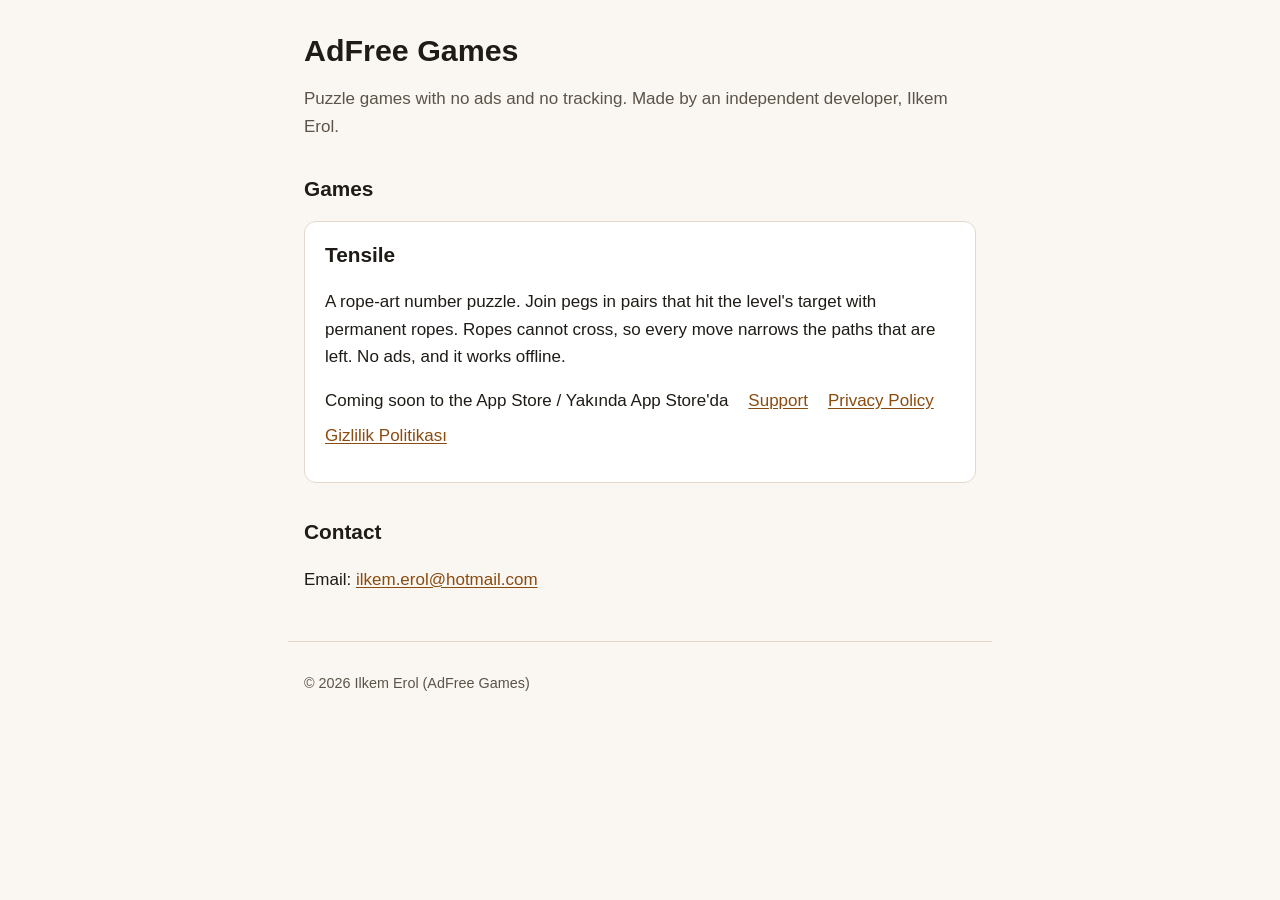
==== index.html @ db04c883 "site: AdFree Games privacy and support pages Co-Authored-By: Claude Sonnet 5.5 <noreply@anthropic.co" ====
<!doctype html>
<html lang="en">
<head>
  <meta charset="utf-8">
  <meta name="viewport" content="width=device-width, initial-scale=1">
  <meta name="color-scheme" content="light dark">
  <title>AdFree Games</title>
  <meta name="description" content="AdFree Games makes puzzle games with no ads and no tracking.">
  <link rel="stylesheet" href="style.css">
</head>
<body>
  <header>
    <h1>AdFree Games</h1>
    <p class="muted">Puzzle games with no ads and no tracking. Made by an independent developer, Ilkem Erol.</p>
  </header>

  <main>
    <h2>Games</h2>

    <section class="card" aria-labelledby="tensile">
      <h2 id="tensile">Tensile</h2>
      <p>A rope-art number puzzle. Join pegs in pairs that hit the level's target with permanent ropes. Ropes cannot cross, so every move narrows the paths that are left. No ads, and it works offline.</p>
      <ul class="links">
        <li>Coming soon to the App Store / Yakında App Store'da</li>
        <li><a href="tensile/support.html">Support</a></li>
        <li><a href="tensile/privacy.html">Privacy Policy</a></li>
        <li><a href="tensile/privacy-tr.html" hreflang="tr" lang="tr">Gizlilik Politikası</a></li>
      </ul>
    </section>

    <h2>Contact</h2>
    <p>Email: <a href="mailto:ilkem.erol@hotmail.com">ilkem.erol@hotmail.com</a></p>
  </main>

  <footer>
    <p>&copy; 2026 Ilkem Erol (AdFree Games)</p>
  </footer>
</body>
</html>
---- style.css ----
:root {
  --bg: #faf7f2;
  --fg: #1f1b16;
  --muted: #5c5349;
  --line: #e2d9cc;
  --card: #ffffff;
  --link: #8a4b0f;
  --todo-bg: #fff1b8;
  --todo-fg: #5a4300;
  color-scheme: light dark;
}

@media (prefers-color-scheme: dark) {
  :root {
    --bg: #17140f;
    --fg: #f1ebe2;
    --muted: #b9ad9e;
    --line: #3a332a;
    --card: #211d17;
    --link: #f0b86a;
    --todo-bg: #4a3b00;
    --todo-fg: #ffe9a3;
  }
}

* { box-sizing: border-box; }

body {
  margin: 0;
  background: var(--bg);
  color: var(--fg);
  font: 17px/1.6 -apple-system, BlinkMacSystemFont, "Segoe UI", Roboto, Helvetica, Arial, sans-serif;
}

main, header, footer {
  max-width: 44rem;
  margin: 0 auto;
  padding: 0 16px;
}

header { padding-top: 2rem; }
footer { padding-bottom: 2rem; color: var(--muted); font-size: 0.9rem; border-top: 1px solid var(--line); margin-top: 3rem; padding-top: 1rem; }

h1 { font-size: 1.9rem; line-height: 1.2; margin: 0 0 0.5rem; }
h2 { font-size: 1.3rem; margin: 2rem 0 0.5rem; }
h3 { font-size: 1.05rem; margin: 1.5rem 0 0.25rem; }

a { color: var(--link); text-underline-offset: 2px; }
a:focus-visible { outline: 3px solid var(--link); outline-offset: 2px; border-radius: 2px; }

.muted { color: var(--muted); }

nav.lang { font-size: 0.95rem; margin-bottom: 1rem; }

.card {
  background: var(--card);
  border: 1px solid var(--line);
  border-radius: 12px;
  padding: 1rem 1.25rem;
  margin: 1rem 0;
}

.card h2 { margin-top: 0; }

ul.links { list-style: none; padding: 0; display: flex; flex-wrap: wrap; gap: 0.5rem 1.25rem; }

table { border-collapse: collapse; width: 100%; font-size: 0.95rem; }
th, td { text-align: left; vertical-align: top; padding: 0.5rem; border-bottom: 1px solid var(--line); }
.table-wrap { overflow-x: auto; }

.todo {
  background: var(--todo-bg);
  color: var(--todo-fg);
  padding: 0 0.25rem;
  border-radius: 4px;
  font-size: 0.9em;
}
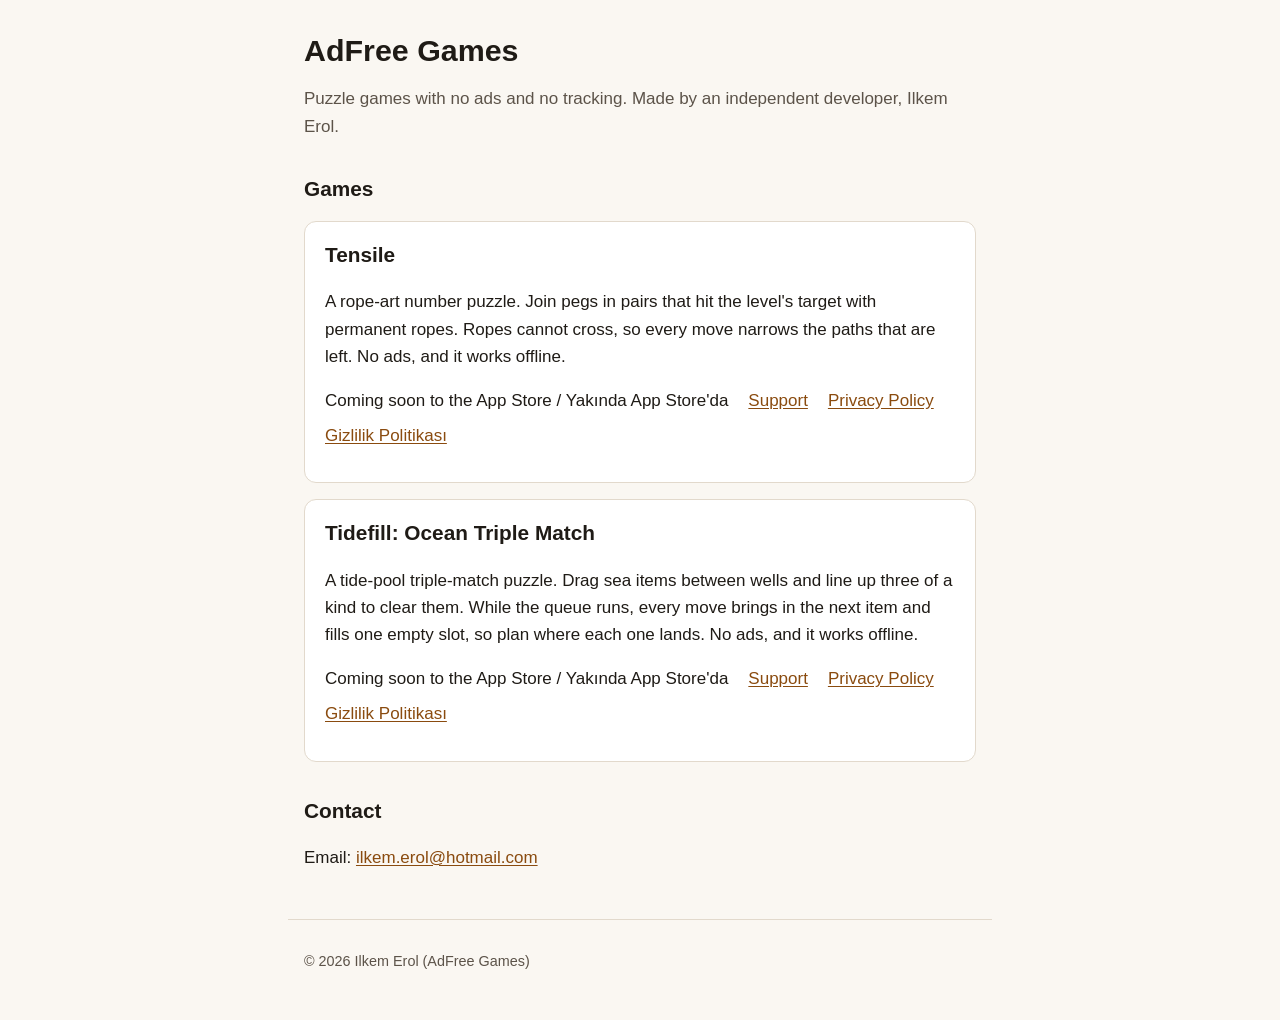
==== commit 88e69fbd: "docs(tidefill): add privacy policy and support pages Tidefill: Ocean Triple Match gets English and T" ====
--- a/index.html
+++ b/index.html
@@ -28,6 +28,17 @@
       </ul>
     </section>
 
+    <section class="card" aria-labelledby="tidefill">
+      <h2 id="tidefill">Tidefill: Ocean Triple Match</h2>
+      <p>A tide-pool triple-match puzzle. Drag sea items between wells and line up three of a kind to clear them. While the queue runs, every move brings in the next item and fills one empty slot, so plan where each one lands. No ads, and it works offline.</p>
+      <ul class="links">
+        <li>Coming soon to the App Store / Yakında App Store'da</li>
+        <li><a href="tidefill/support.html">Support</a></li>
+        <li><a href="tidefill/privacy.html">Privacy Policy</a></li>
+        <li><a href="tidefill/privacy-tr.html" hreflang="tr" lang="tr">Gizlilik Politikası</a></li>
+      </ul>
+    </section>
+
     <h2>Contact</h2>
     <p>Email: <a href="mailto:ilkem.erol@hotmail.com">ilkem.erol@hotmail.com</a></p>
   </main>
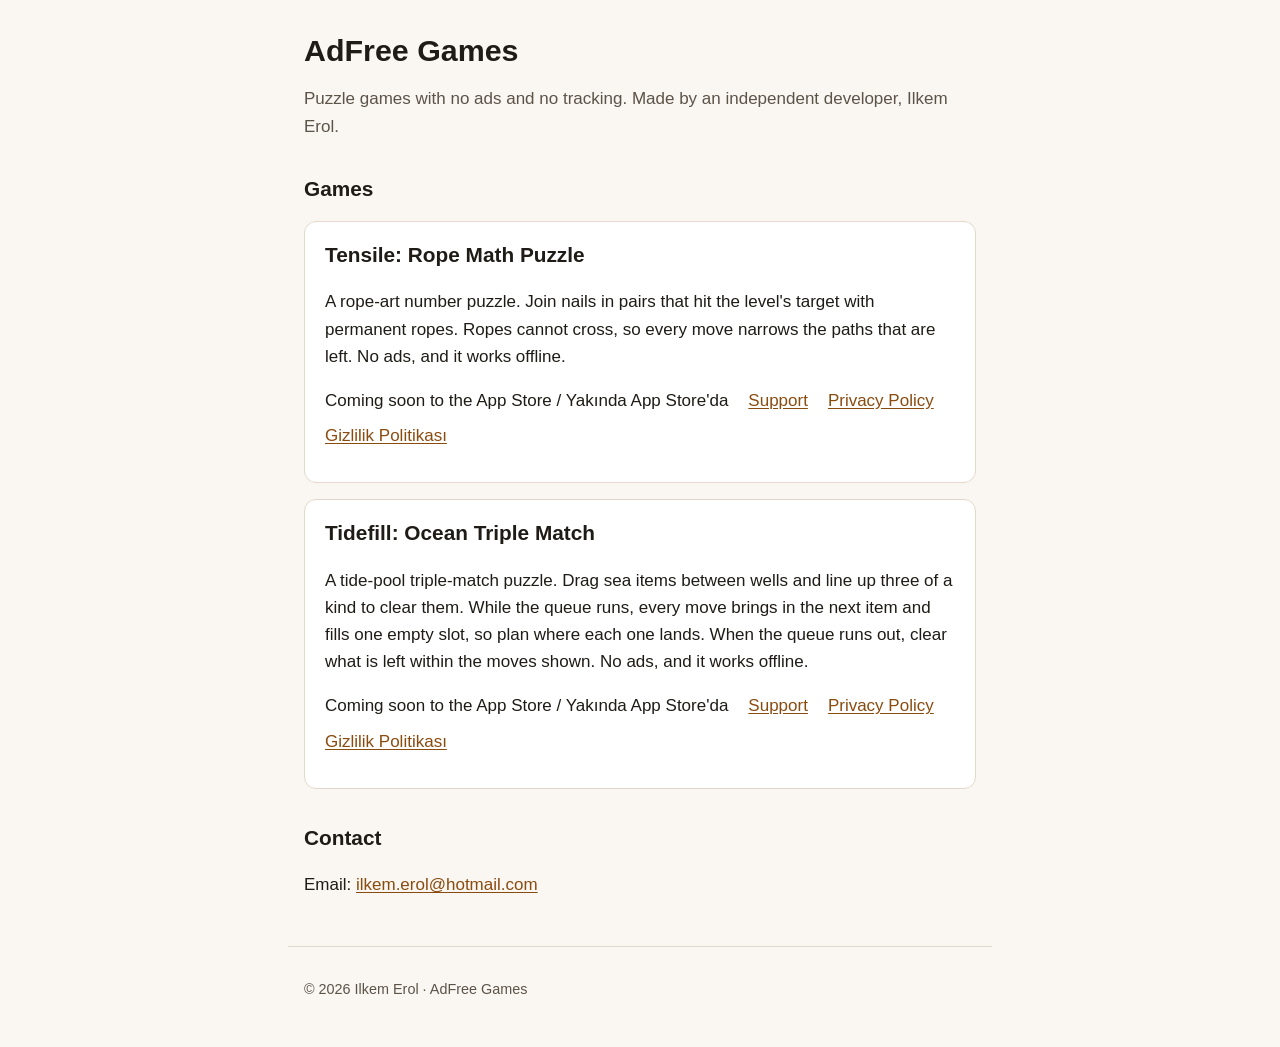
==== commit b5f00f0c: "docs: bring privacy and support pages in line with the 1.0 builds Tidefill: 13 languages, the purcha" ====
--- a/index.html
+++ b/index.html
@@ -18,8 +18,8 @@
     <h2>Games</h2>
 
     <section class="card" aria-labelledby="tensile">
-      <h2 id="tensile">Tensile</h2>
-      <p>A rope-art number puzzle. Join pegs in pairs that hit the level's target with permanent ropes. Ropes cannot cross, so every move narrows the paths that are left. No ads, and it works offline.</p>
+      <h2 id="tensile">Tensile: Rope Math Puzzle</h2>
+      <p>A rope-art number puzzle. Join nails in pairs that hit the level's target with permanent ropes. Ropes cannot cross, so every move narrows the paths that are left. No ads, and it works offline.</p>
       <ul class="links">
         <li>Coming soon to the App Store / Yakında App Store'da</li>
         <li><a href="tensile/support.html">Support</a></li>
@@ -30,7 +30,7 @@
 
     <section class="card" aria-labelledby="tidefill">
       <h2 id="tidefill">Tidefill: Ocean Triple Match</h2>
-      <p>A tide-pool triple-match puzzle. Drag sea items between wells and line up three of a kind to clear them. While the queue runs, every move brings in the next item and fills one empty slot, so plan where each one lands. No ads, and it works offline.</p>
+      <p>A tide-pool triple-match puzzle. Drag sea items between wells and line up three of a kind to clear them. While the queue runs, every move brings in the next item and fills one empty slot, so plan where each one lands. When the queue runs out, clear what is left within the moves shown. No ads, and it works offline.</p>
       <ul class="links">
         <li>Coming soon to the App Store / Yakında App Store'da</li>
         <li><a href="tidefill/support.html">Support</a></li>
@@ -44,7 +44,7 @@
   </main>
 
   <footer>
-    <p>&copy; 2026 Ilkem Erol (AdFree Games)</p>
+    <p>&copy; 2026 Ilkem Erol · AdFree Games</p>
   </footer>
 </body>
 </html>
